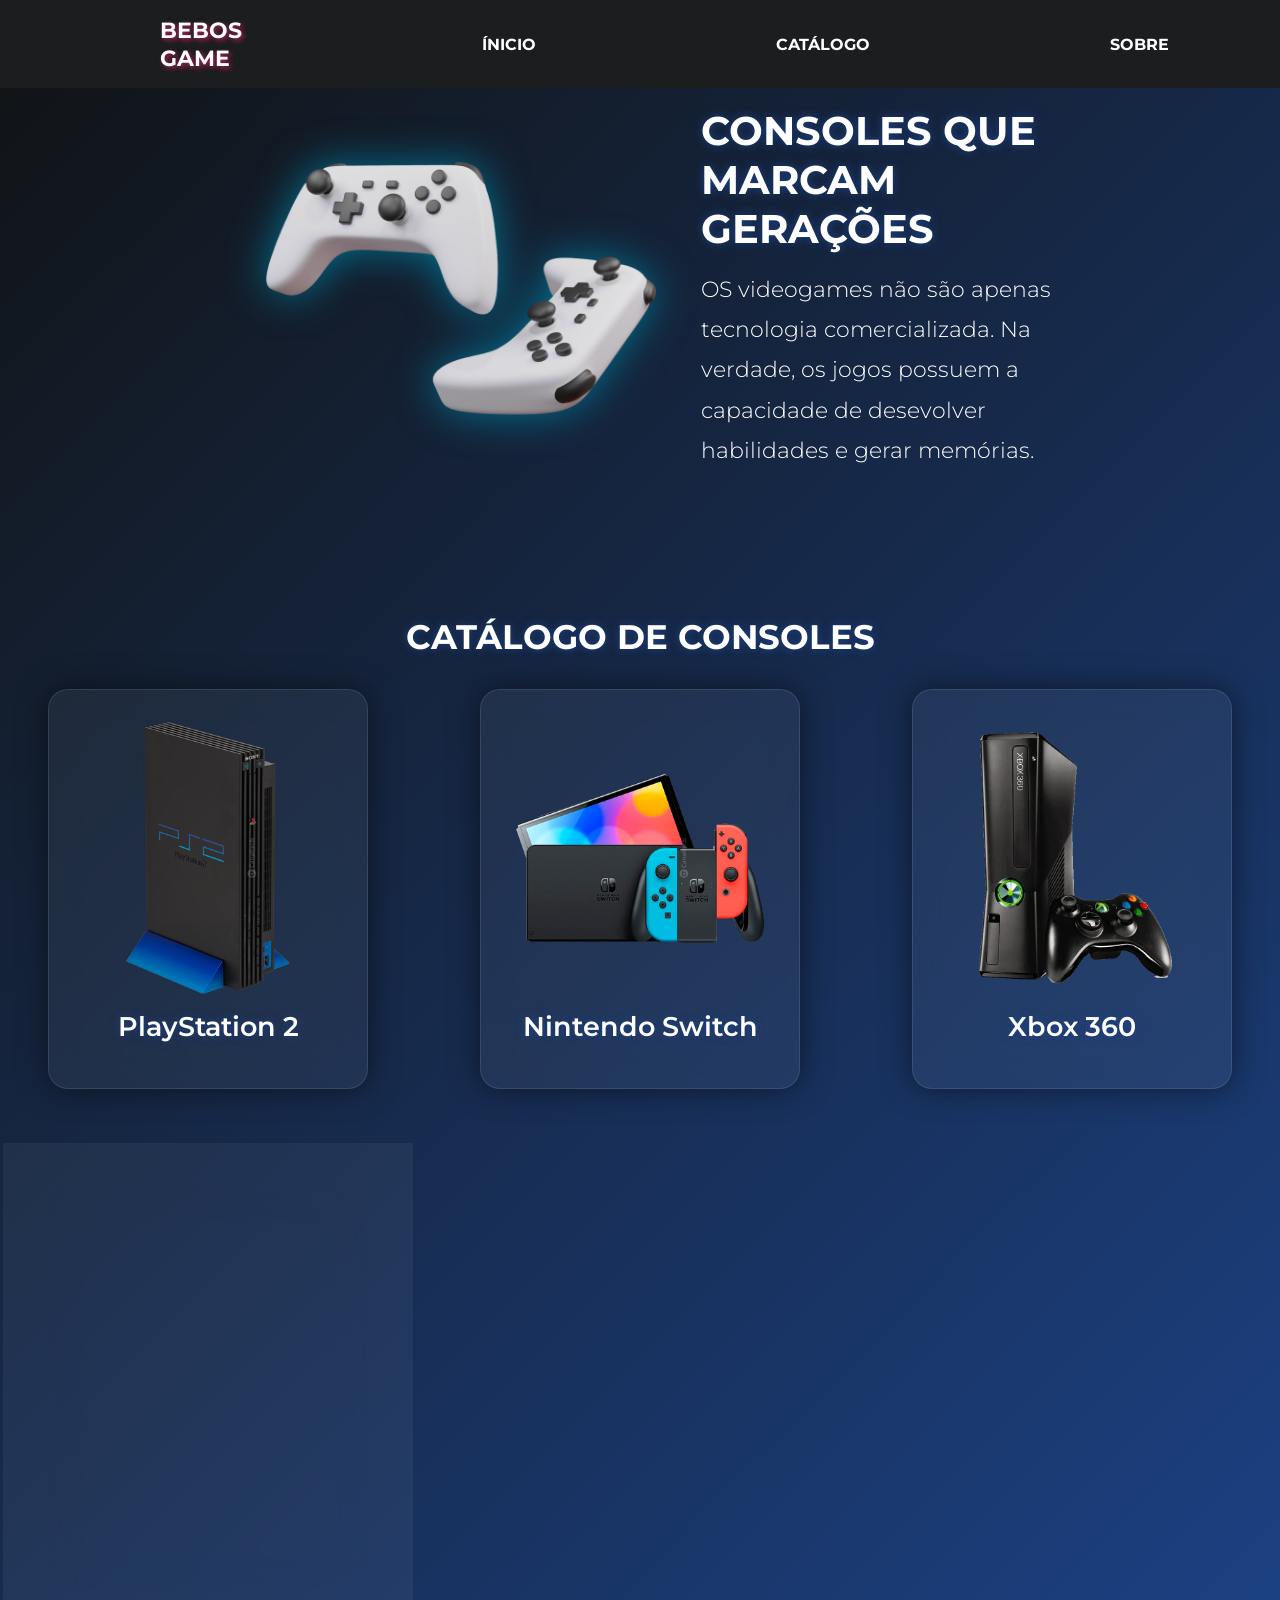
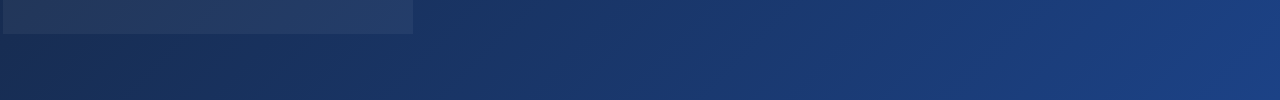
==== index.html @ 1e46d3df "sétimo commit" ====
<!DOCTYPE html>
<html lang="pt-br">
<head>
    <meta charset="UTF-8">
    <meta name="viewport" content="width=device-width, initial-scale=1.0">
    <title>Métodos na prática</title>
    <link rel="shortcut icon" href="assets/images/BebosGame.png" type="image/x-icon">
    <link rel="stylesheet" href="css/index.css">
</head>
<body>
    <!-- vai ser só as cores que vamos usar. 1- #b71f57 2-#007190 3-#1c4286 4-#111314  -->
    <header>
    <nav class="barra">
        <span>bebos game</span>
        <nav class="menu">
            <a href="#">ínicio</a>
            <a href="#">Catálogo</a>
            <a href="#">Sobre</a>
        </nav>
        <div class="dot"></div>
        <a  class="login" href="html/login.html">Login</a>
    </nav> 
    </header>

    <main class="banner">
        <img src="assets/images/gamepad-controlador-de-jogo-icone-isolado-3d-render-ilustracao.png" alt="Controle de videogame">
        <div class="banner-text">
            <h1>Consoles que marcam gerações</h1>
            <p>OS videogames não são apenas tecnologia comercializada. Na verdade, os jogos possuem a capacidade de desevolver habilidades e gerar memórias.</p>
        </div>
    </main>

    <h2 class="consoles">Catálogo de Consoles</h2>
    <section>
        <div class="card">
            <div class="card-game">
                <img src="assets/images/i413576.png" alt="">
                <h2>PlayStation 2</h2>
                <!-- <p>Lançado pela Sony em 2000, é o console de videogame mais vendido da história, com mais de 160 milhões de unidades. Destacou-se pela retrocompatibilidade com o PS1, leitor de DVD integrado e uma vasta biblioteca de jogos, além do seu processador Emotion Engine de 128 bits.</p> -->
            </div>
        </div>

        <div class="card">
            <div class="card-game">
                <img src="assets/images/set-of-console-game-device-handheld-portable-free-png.png"  width="700rem" height="auto" alt="">
                <h2>Nintendo Switch</h2>
                <!-- <p>É um console híbrido versátil lançado em 2017, funcionando como dispositivo portátil, na TV via dock ou em modo de mesa com controles Joy-Con destacáveis. Disponível nas versões Padrão (V2), OLED (tela superior de 7") e Lite (portátil dedicado), destaca-se por exclusivos como Mario, Zelda e Pokémon. Possui memória expansível e bateria com duração de 4 a 9 horas. </p> -->
            </div>
        </div>

        <div class="card">
            <div class="card-game">
                <img src="assets/images/xbox_360_4gb_seminovo_1259_1_d6bae2d4ea0fcfa7bb3ee1b2bad1224d.png" alt="">
                <h2>Xbox 360</h2>
                <!-- <p>O Xbox 360, lançado pela Microsoft em 2005 como parte da 7ª geração, é um console de jogos icônico com CPU PowerPC de 3 núcleos a 3.2 GHz, 512MB de RAM e GPU ATI Xenos. Disponível nos modelos Fat, Slim e Super Slim, oferece HDs de 4GB a 500GB, suporte a DVD, Xbox Live e integração com o Kinect.</p> -->
            </div>
        </div>

        <div class="card">
            <div class="card-game">
                <img src="assets/images/n64-console-set-c637a4a088cbb9b91517099951608306-1024-1024.png" alt="">
                <h2>Nintendo 64</h2>
                <!-- <p>O Nintendo 64, lançado em 1996, foi um console de 64 bits revolucionário, sendo pioneiro nos gráficos 3D, no uso do controle com joystick analógico e na funcionalidade de vibração. Utilizando cartuchos, destacou-se por jogos icônicos como Super Mario 64.</p> -->
            </div>
        </div>
    </section>

    <footer>        
    </footer> 

    <script src="js/index.js"></script>
</body>

</html>
---- css/index.css ----
@import url('https://fonts.googleapis.com/css2?family=Montserrat:ital,wght@0,100..900;1,100..900&display=swap');

*{
    margin: 0;
    padding: 0;
    -webkit-box-sizing: border-box;
    box-sizing: border-box;
}

html{
    font-family:  "Montserrat", sans-serif;
    font-weight: 300;
    color: white;
    background: linear-gradient(135deg, #111314, #1c4286);
}

a{
    text-decoration: none;
    color: white;
}

span{
    text-transform: uppercase;
    font-size: 1.4rem;
    font-weight: 700;
    margin-right: 15rem;
    text-shadow: 2px 2px 5px #b71f57
}

span:hover{
    text-shadow: 3px 3px 5px #007190 ;
    transition: 0.3s;
    cursor: pointer;
}

.barra{
    max-width: max-content;
    margin: auto;
    padding: 1rem 10rem;
    align-items: center;
    display: flex;
    flex-direction: row;
    justify-content: space-between;
    background-color: #1b1d1f;
    text-transform: uppercase;
    position: fixed;
    z-index: 100;
}


.menu{
    display: flex;
    flex-direction: row;
    gap: 15rem;
    font-weight: 700;
}

.menu a:hover{
    color: #b71f57;
    text-shadow: 0 0 3px #b71f57;
    transition: 0.5s;
}

.login{
    margin-left: 14rem;
    width: auto;
    height: auto;
    padding: 1.1rem;
    background: linear-gradient(90deg, #b71f57, #b71f57);
    border-radius: 1rem;
    font-weight: 600;
}

.login:hover{
    transform: scale(1.05);
    box-shadow: 0 0 25px #007190;
}


.banner{
    display: flex;
    align-items: center;      
    justify-content: space-between; 
    padding: 3rem 13.8rem;      
}

.banner-text{
    max-width: 500px;
}

.banner-text h1{
    font-size: 2.5rem;
    margin-bottom: 0.1rem;   
    text-transform: uppercase;
}

.banner-text p{
    margin-top: 1rem;
    font-size: 1.6rem;
    line-height: 2;
}

.banner-text{
    max-width: 500px;
}

.banner-text h1{
    font-size: 2.5rem;
    margin-bottom: 1rem;
    text-shadow: 0 0 10px #1c4286;
}


.banner-text p{
    font-size: 1.4rem;
    line-height: 1.8;
    color: #ffffff;
}

.banner img{
    width: 30rem;
    filter: drop-shadow(0 0 20px #007190);
    transition: 0.5s;
}

.banner img:hover{
    transform: scale(1.05);
    filter: drop-shadow(0 0 30px #b71f57);
}

/* Card dos Jogos */

.consoles{
    text-transform: uppercase;
    display: flex;
    flex-direction: row;
    align-items: center;
    justify-content: center;
    margin-top: 2.5rem;
    font-size: 2.1rem;
    text-shadow: 0 0 8px #1c4286;
}

.consoles:hover{
    text-shadow: 0 2px 10px #b71f57 ;
}

section{
    display: flex;
    justify-content: space-between; 
    gap: 1.2rem;
    padding: 2rem 3rem;
    flex-wrap: wrap;
}
.card-game{
    display: flex;
    flex-direction: column;
    align-items: center;
    justify-content: center;
    text-align: center;
    gap: 1rem;
}
.card-game h2{
    font-weight: 600;
    font-size: 1.7rem;
    text-shadow: 0 0 8px #1c4286;
}

.card-game img{
    width: 17rem;
    height: auto;
}

.card{
    min-height: 25rem;
    width: 20rem;
    padding: 2rem;
    border-radius: 20px;
    background: rgba(255, 255, 255, 0.05);
    backdrop-filter: blur(15px);
    -webkit-backdrop-filter: blur(15px);
    border: 1px solid rgba(255, 255, 255, 0.1);
    box-shadow: 0 0 30px rgba(0, 0, 0, 0.5);
    color: white;
    transition: 0.4s ease;
    margin-bottom: 5rem;
}

.card:hover{
    border: 1px solid #b71f57;
    box-shadow:0 0 20px #b71f57,0 0 40px rgba(183, 31, 87, 0.5);
    transform: translateY(-10px);
}
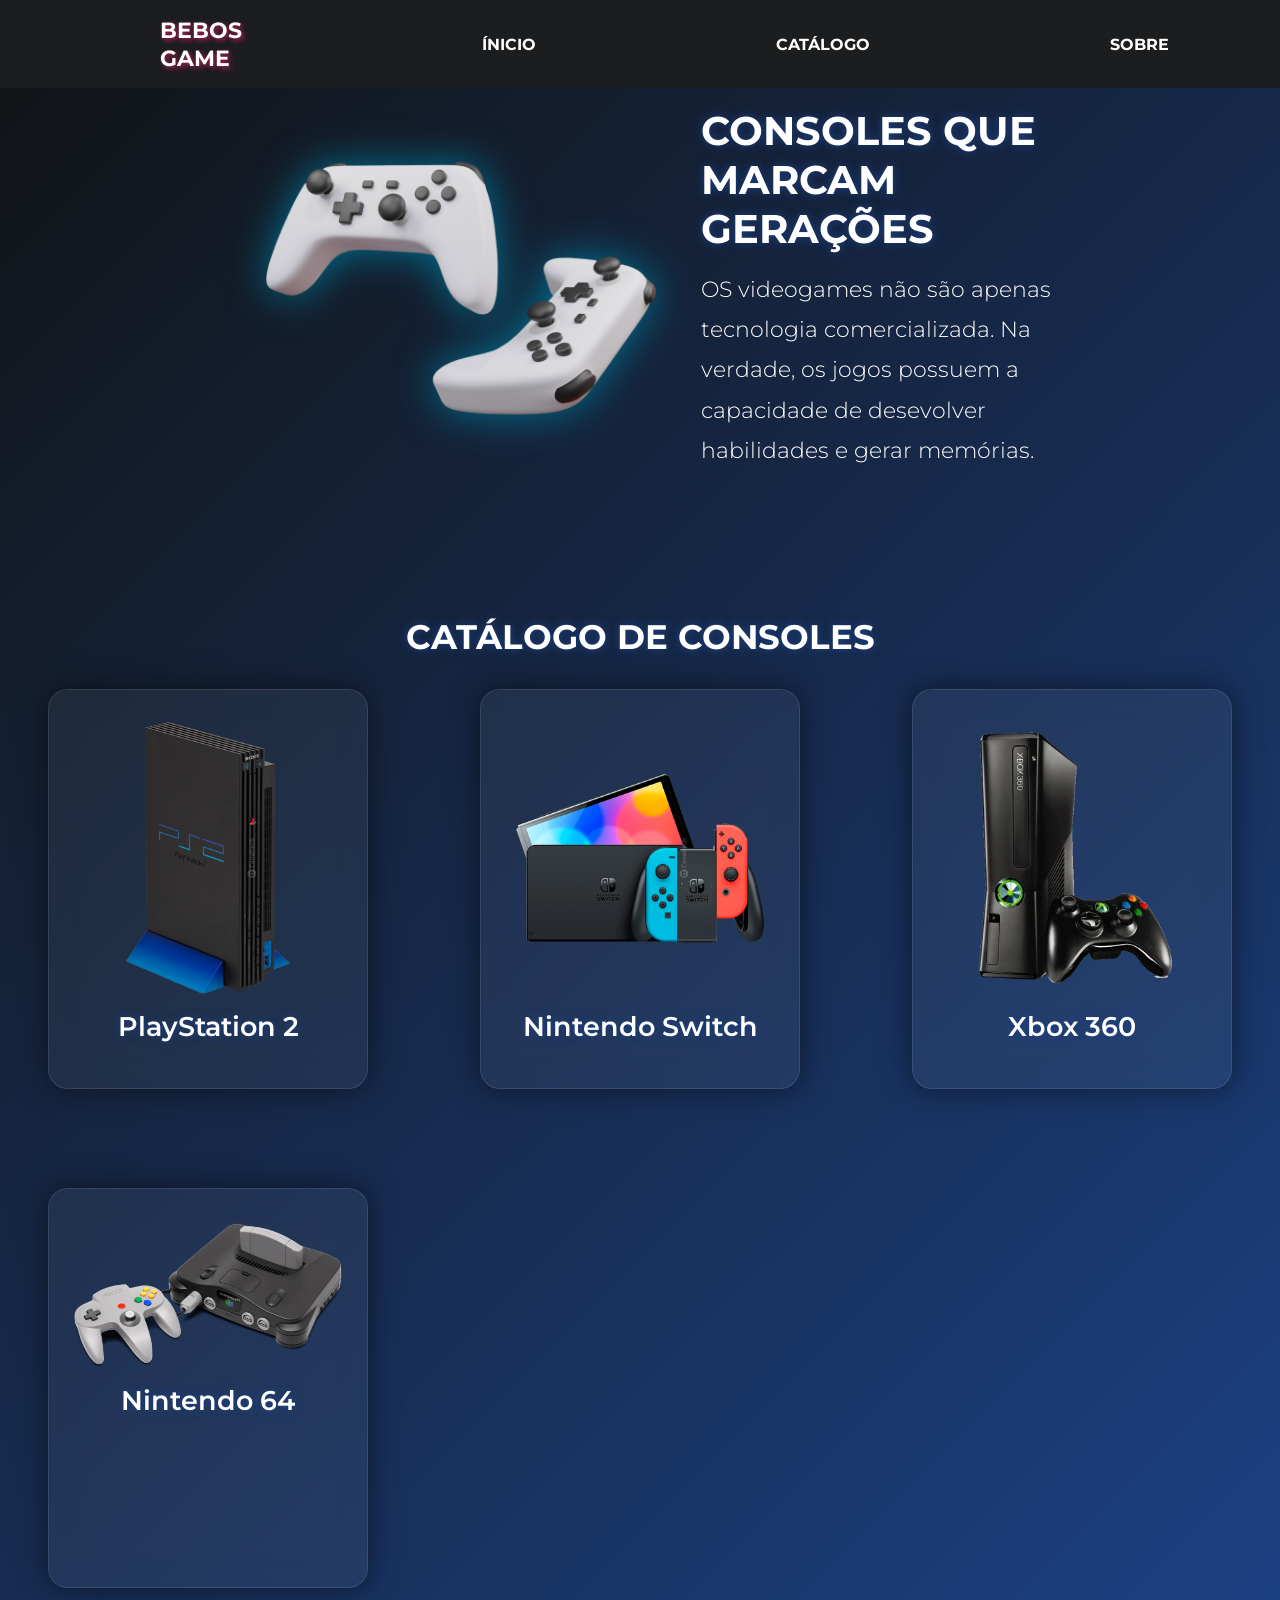
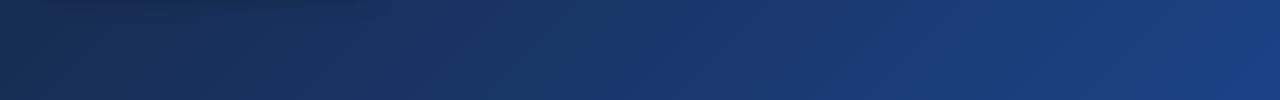
==== commit cf814ba0: "login design" ====
--- a/index.html
+++ b/index.html
@@ -29,7 +29,8 @@
             <p>OS videogames não são apenas tecnologia comercializada. Na verdade, os jogos possuem a capacidade de desevolver habilidades e gerar memórias.</p>
         </div>
     </main>
-
+    
+    <!-- Card games -->
     <h2 class="consoles">Catálogo de Consoles</h2>
     <section>
         <div class="card">
--- a/css/index.css
+++ b/css/index.css
@@ -76,7 +76,7 @@
     box-shadow: 0 0 25px #007190;
 }
 
-
+/* Banner principal */
 .banner{
     display: flex;
     align-items: center;      
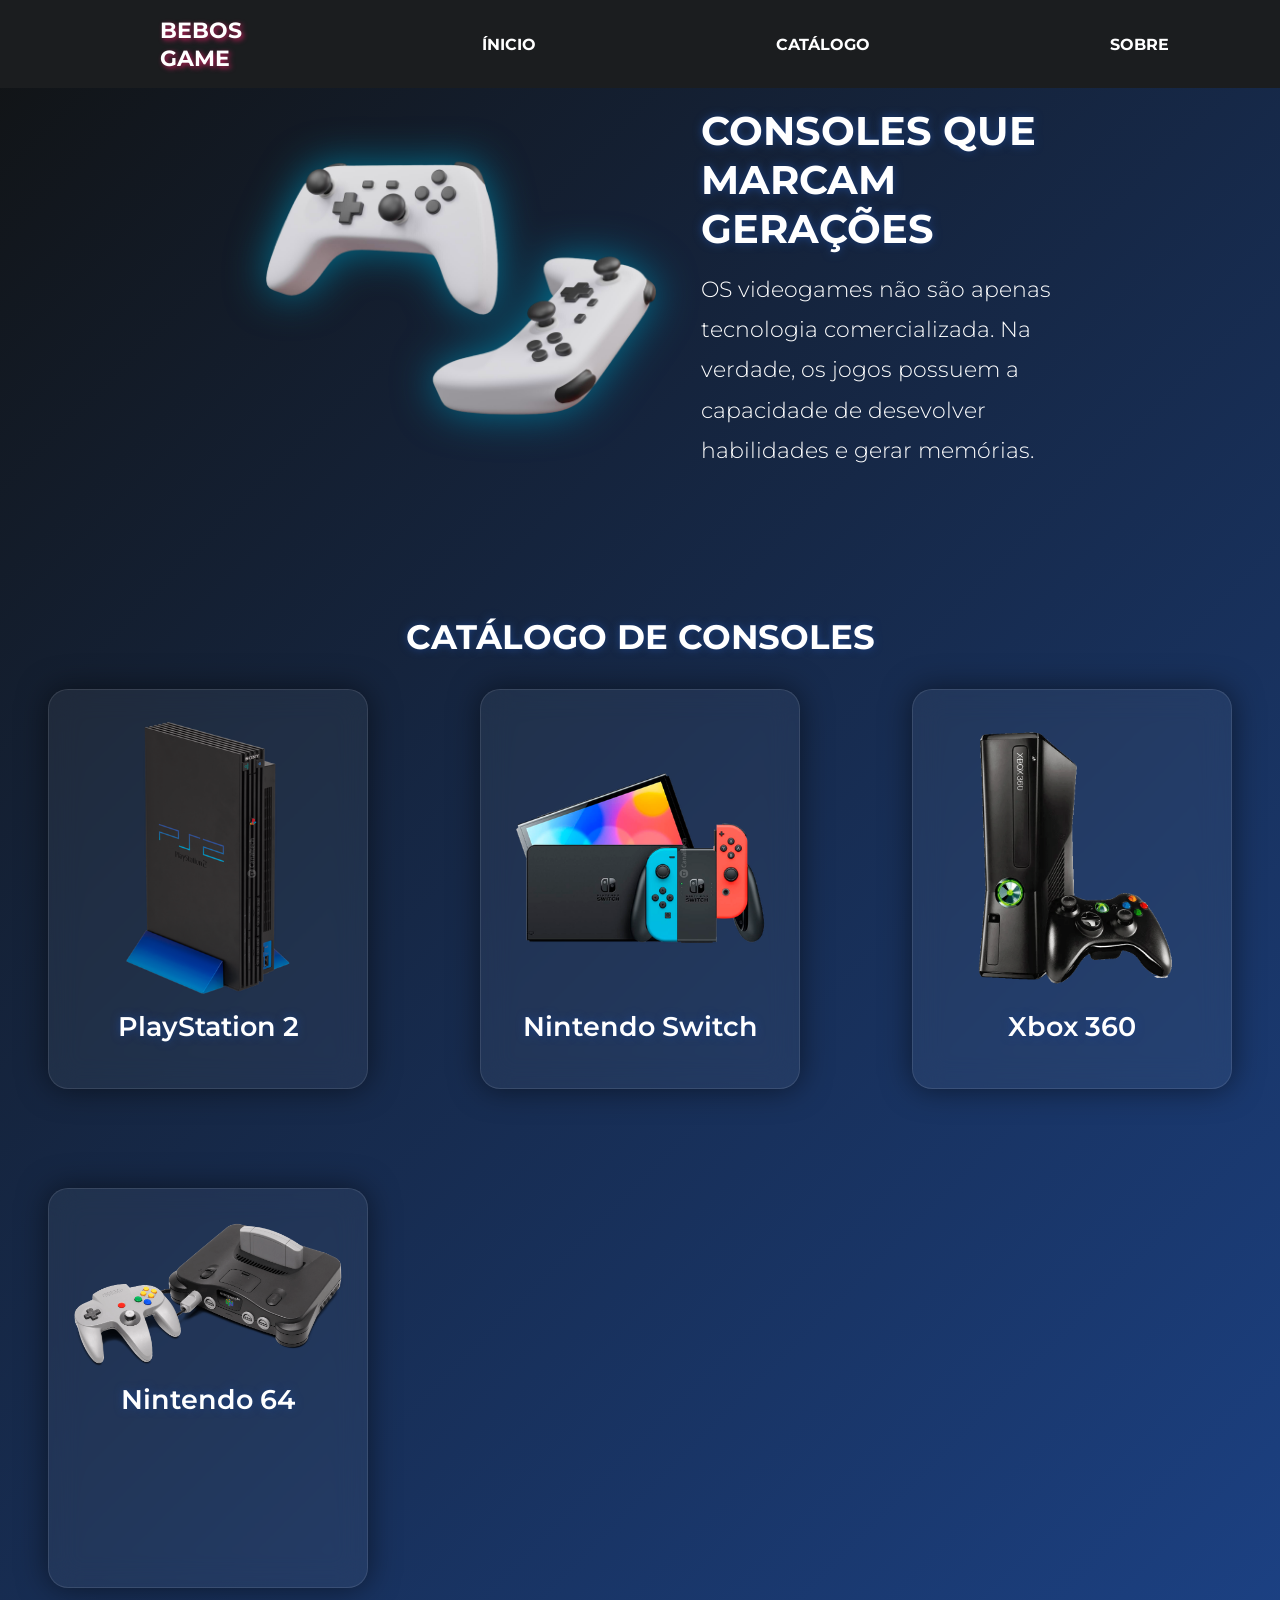
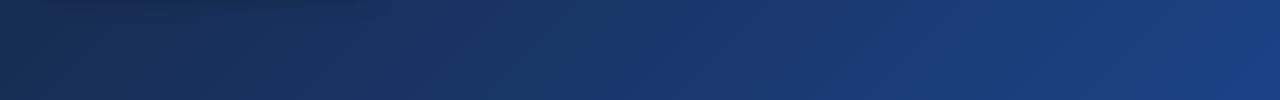
==== commit 7d536618: "02/03 1.0" ====
--- a/index.html
+++ b/index.html
@@ -33,7 +33,7 @@
     <!-- Card games -->
     <h2 class="consoles">Catálogo de Consoles</h2>
     <section>
-        <div class="card">
+        <div class="card" onclick="openModal1()">
             <div class="card-game">
                 <img src="assets/images/i413576.png" alt="">
                 <h2>PlayStation 2</h2>
@@ -41,7 +41,7 @@
             </div>
         </div>
 
-        <div class="card">
+        <div class="card" onclick="openModal2()">
             <div class="card-game">
                 <img src="assets/images/set-of-console-game-device-handheld-portable-free-png.png"  width="700rem" height="auto" alt="">
                 <h2>Nintendo Switch</h2>
@@ -49,7 +49,7 @@
             </div>
         </div>
 
-        <div class="card">
+        <div class="card" onclick="openModal3()">
             <div class="card-game">
                 <img src="assets/images/xbox_360_4gb_seminovo_1259_1_d6bae2d4ea0fcfa7bb3ee1b2bad1224d.png" alt="">
                 <h2>Xbox 360</h2>
@@ -57,7 +57,7 @@
             </div>
         </div>
 
-        <div class="card">
+        <div class="card" onclick="openModal4()">
             <div class="card-game">
                 <img src="assets/images/n64-console-set-c637a4a088cbb9b91517099951608306-1024-1024.png" alt="">
                 <h2>Nintendo 64</h2>
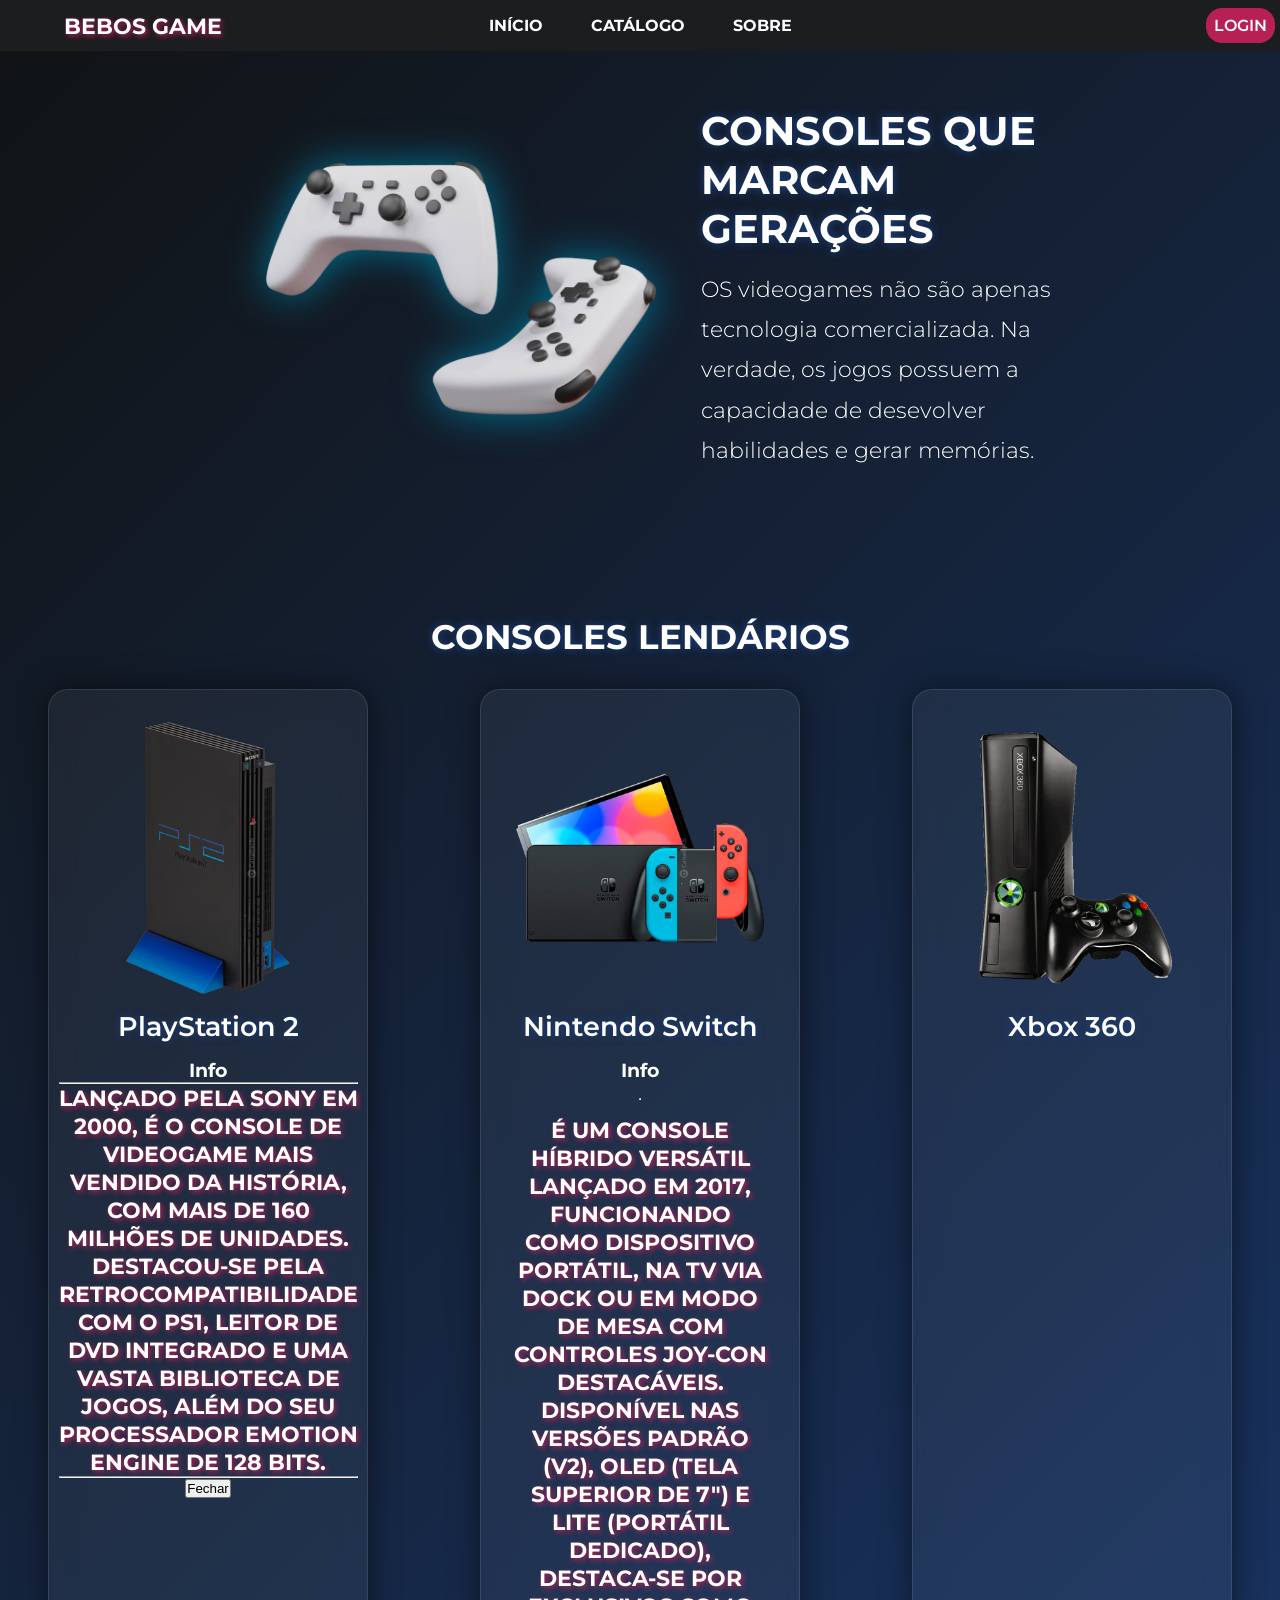
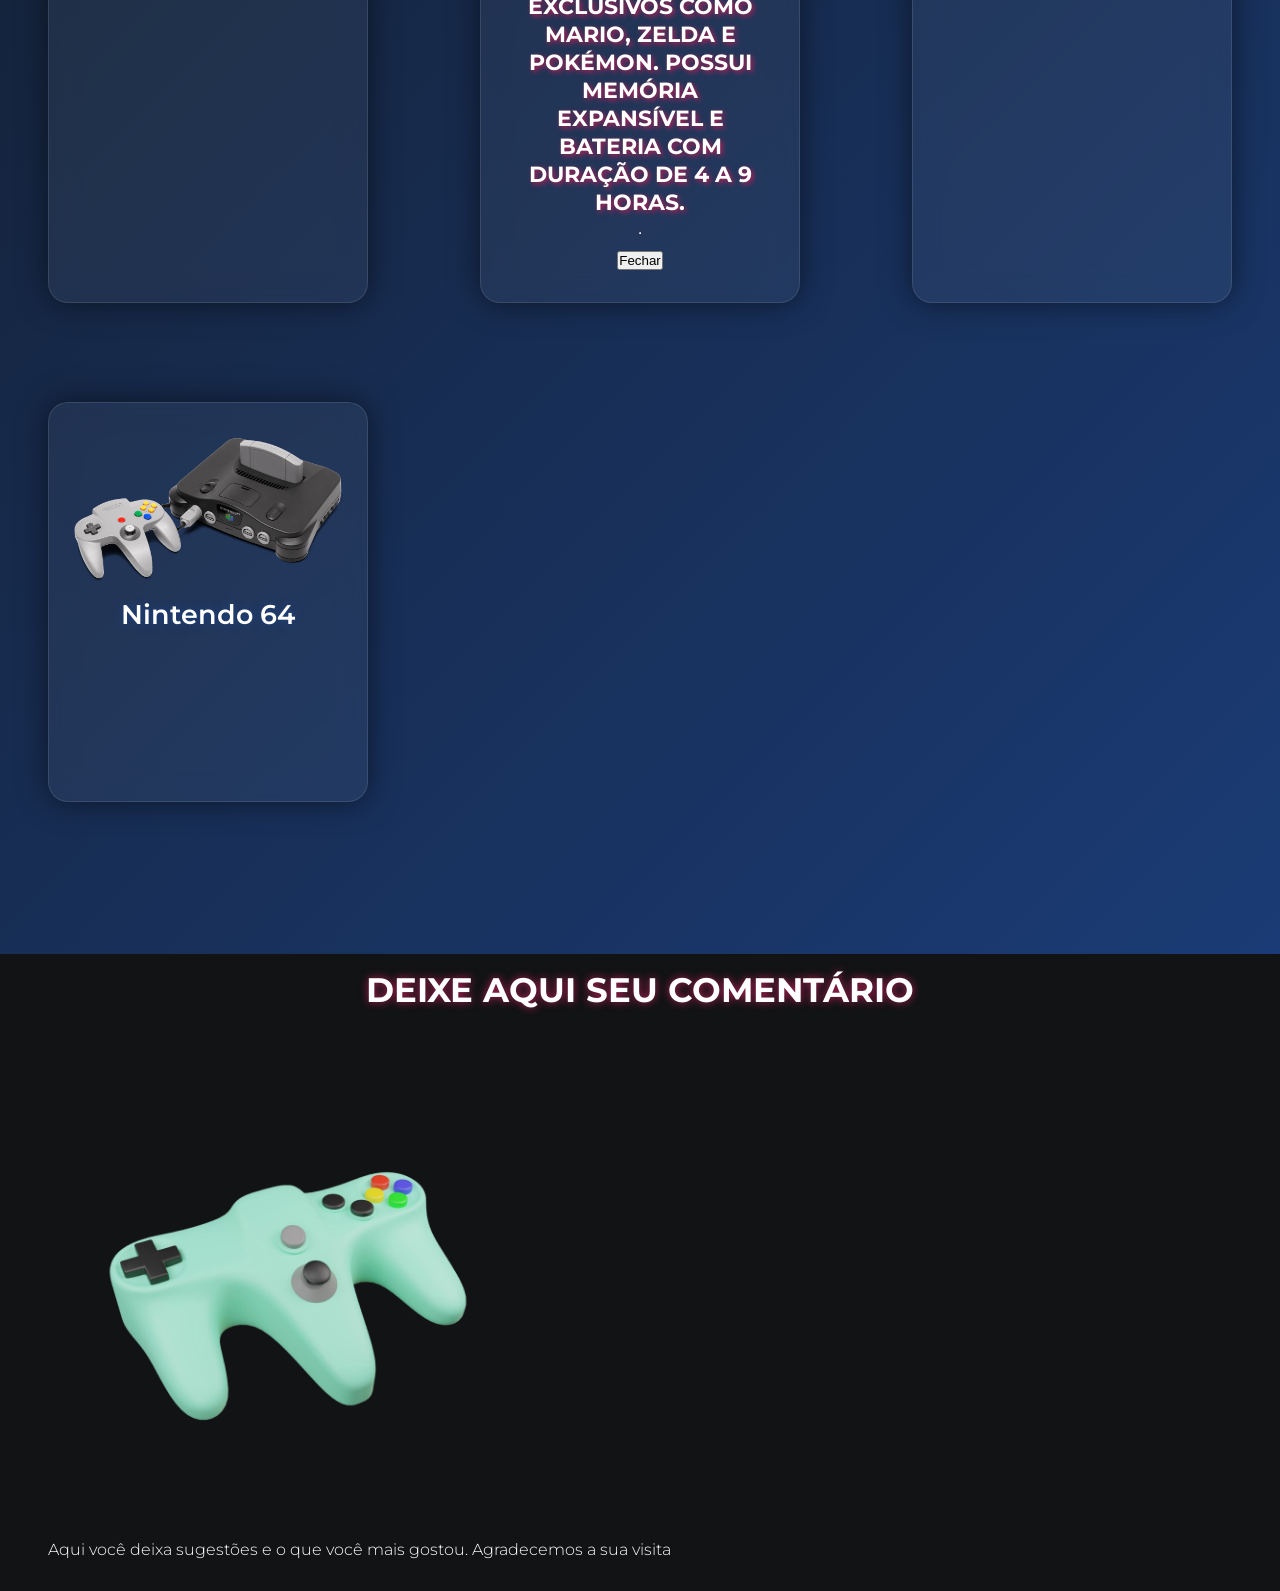
==== commit a322c854: "versão pré pronta" ====
--- a/index.html
+++ b/index.html
@@ -10,18 +10,18 @@
 <body>
     <!-- vai ser só as cores que vamos usar. 1- #b71f57 2-#007190 3-#1c4286 4-#111314  -->
     <header>
-    <nav class="barra">
-        <span>bebos game</span>
-        <nav class="menu">
-            <a href="#">ínicio</a>
-            <a href="#">Catálogo</a>
-            <a href="#">Sobre</a>
-        </nav>
-        <div class="dot"></div>
-        <a  class="login" href="html/login.html">Login</a>
-    </nav> 
+<nav class="barra">
+    <span class="logo">BEBOS GAME</span>
+
+    <div class="menu">
+        <a href="#">Início</a>
+        <a href="#">Catálogo</a>
+        <a href="#">Sobre</a>
+    </div>
+
+    <a class="login" href="html/login.html">Login</a>
+</nav> 
     </header>
-
     <main class="banner">
         <img src="assets/images/gamepad-controlador-de-jogo-icone-isolado-3d-render-ilustracao.png" alt="Controle de videogame">
         <div class="banner-text">
@@ -31,13 +31,25 @@
     </main>
     
     <!-- Card games -->
-    <h2 class="consoles">Catálogo de Consoles</h2>
+    <h2 class="consoles">Consoles Lendários</h2>
     <section>
         <div class="card" onclick="openModal1()">
             <div class="card-game">
                 <img src="assets/images/i413576.png" alt="">
                 <h2>PlayStation 2</h2>
-                <!-- <p>Lançado pela Sony em 2000, é o console de videogame mais vendido da história, com mais de 160 milhões de unidades. Destacou-se pela retrocompatibilidade com o PS1, leitor de DVD integrado e uma vasta biblioteca de jogos, além do seu processador Emotion Engine de 128 bits.</p> -->
+                <div class="modal-container1">
+                    <div class="modal1">
+                        <h3>Info</h3>
+                        <hr />
+                        <span>
+                            Lançado pela Sony em 2000, é o console de videogame mais vendido da história, com mais de 160 milhões de unidades. Destacou-se pela retrocompatibilidade com o PS1, leitor de DVD integrado e uma vasta biblioteca de jogos, além do seu processador Emotion Engine de 128 bits.
+                        </span>
+                        <hr />
+                        <div class="btns">
+                            <button class="btnClose" onclick="closeModal1()">Fechar</button>
+                        </div>
+                    </div>
+                </div>
             </div>
         </div>
 
@@ -45,7 +57,15 @@
             <div class="card-game">
                 <img src="assets/images/set-of-console-game-device-handheld-portable-free-png.png"  width="700rem" height="auto" alt="">
                 <h2>Nintendo Switch</h2>
-                <!-- <p>É um console híbrido versátil lançado em 2017, funcionando como dispositivo portátil, na TV via dock ou em modo de mesa com controles Joy-Con destacáveis. Disponível nas versões Padrão (V2), OLED (tela superior de 7") e Lite (portátil dedicado), destaca-se por exclusivos como Mario, Zelda e Pokémon. Possui memória expansível e bateria com duração de 4 a 9 horas. </p> -->
+                    <h3>Info</h3>
+                    <hr />
+                    <span>
+                        É um console híbrido versátil lançado em 2017, funcionando como dispositivo portátil, na TV via dock ou em modo de mesa com controles Joy-Con destacáveis. Disponível nas versões Padrão (V2), OLED (tela superior de 7") e Lite (portátil dedicado), destaca-se por exclusivos como Mario, Zelda e Pokémon. Possui memória expansível e bateria com duração de 4 a 9 horas. 
+                    </span>
+                    <hr />
+                    <div class="btns">
+                        <button class="btnClose" onclick="closeModal()">Fechar</button>
+                    </div>
             </div>
         </div>
 
@@ -66,10 +86,21 @@
         </div>
     </section>
 
+    <!-- Sobre -->
+     <h2 class="comentarios">Deixe aqui seu comentário</h2>
+    <section class="sobre">
+        <div class="banner-comentario">
+            <img src="/assets/images/joystick-de-controlador-de-jogo-gamepad-icone-isolado-3d-render-ilustracao.png" alt="">
+            <p>Aqui você deixa sugestões e o que você mais gostou. Agradecemos a sua visita</p>
+        </div>
+    </section>
+
     <footer>        
     </footer> 
 
-    <script src="js/index.js"></script>
+    <script src="js.put.js"></script>
+    <script src="js.delete.js"></script>
+    <script src="../js/index.js"></script>
 </body>
 
-</html>+</html> 
--- a/css/index.css
+++ b/css/index.css
@@ -19,11 +19,16 @@
     color: white;
 }
 
+.nav-right{
+    display: flex;
+    align-items: center;
+    gap: 3rem;
+}
+
 span{
     text-transform: uppercase;
     font-size: 1.4rem;
     font-weight: 700;
-    margin-right: 15rem;
     text-shadow: 2px 2px 5px #b71f57
 }
 
@@ -34,24 +39,28 @@
 }
 
 .barra{
-    max-width: max-content;
-    margin: auto;
-    padding: 1rem 10rem;
-    align-items: center;
-    display: flex;
-    flex-direction: row;
-    justify-content: space-between;
-    background-color: #1b1d1f;
-    text-transform: uppercase;
+    width: 100%;
+    padding: 1rem 0;
+    display: flex;
+    align-items: center;
+    justify-content: center; /* centraliza tudo */
     position: fixed;
+    top: 0;
+    background: #1b1d1f;
+    text-transform: uppercase;
     z-index: 100;
+    
+}  
+
+.logo{
+    position: absolute;
+    left: 4rem;
 }
 
 
 .menu{
     display: flex;
-    flex-direction: row;
-    gap: 15rem;
+    gap: 3rem;
     font-weight: 700;
 }
 
@@ -62,13 +71,15 @@
 }
 
 .login{
-    margin-left: 14rem;
     width: auto;
     height: auto;
-    padding: 1.1rem;
-    background: linear-gradient(90deg, #b71f57, #b71f57);
+    padding: 0.5rem;
+    background-color: #b71f57;
     border-radius: 1rem;
     font-weight: 600;
+    position: absolute;
+    right: 0.3rem;
+    
 }
 
 .login:hover{
@@ -192,3 +203,29 @@
     transform: translateY(-10px);
 }
 
+/* Sobre e/ou comentários */
+.comentarios{
+    background-color: #111314;
+    padding: .9rem;
+    text-transform: uppercase;
+    display: flex;
+    flex-direction: row;
+    align-items: center;
+    justify-content: center;
+    margin-top: 2.5rem;
+    font-size: 2.1rem;
+    text-shadow: 0 0 8px #b71f57;
+}
+
+.comentarios:hover{
+    text-shadow: 0 2px 10px #1c4286 ;
+}
+
+.sobre{
+    background-color: #111314;
+}
+
+.sobre img{
+    width: 30rem;
+    height: auto;
+}
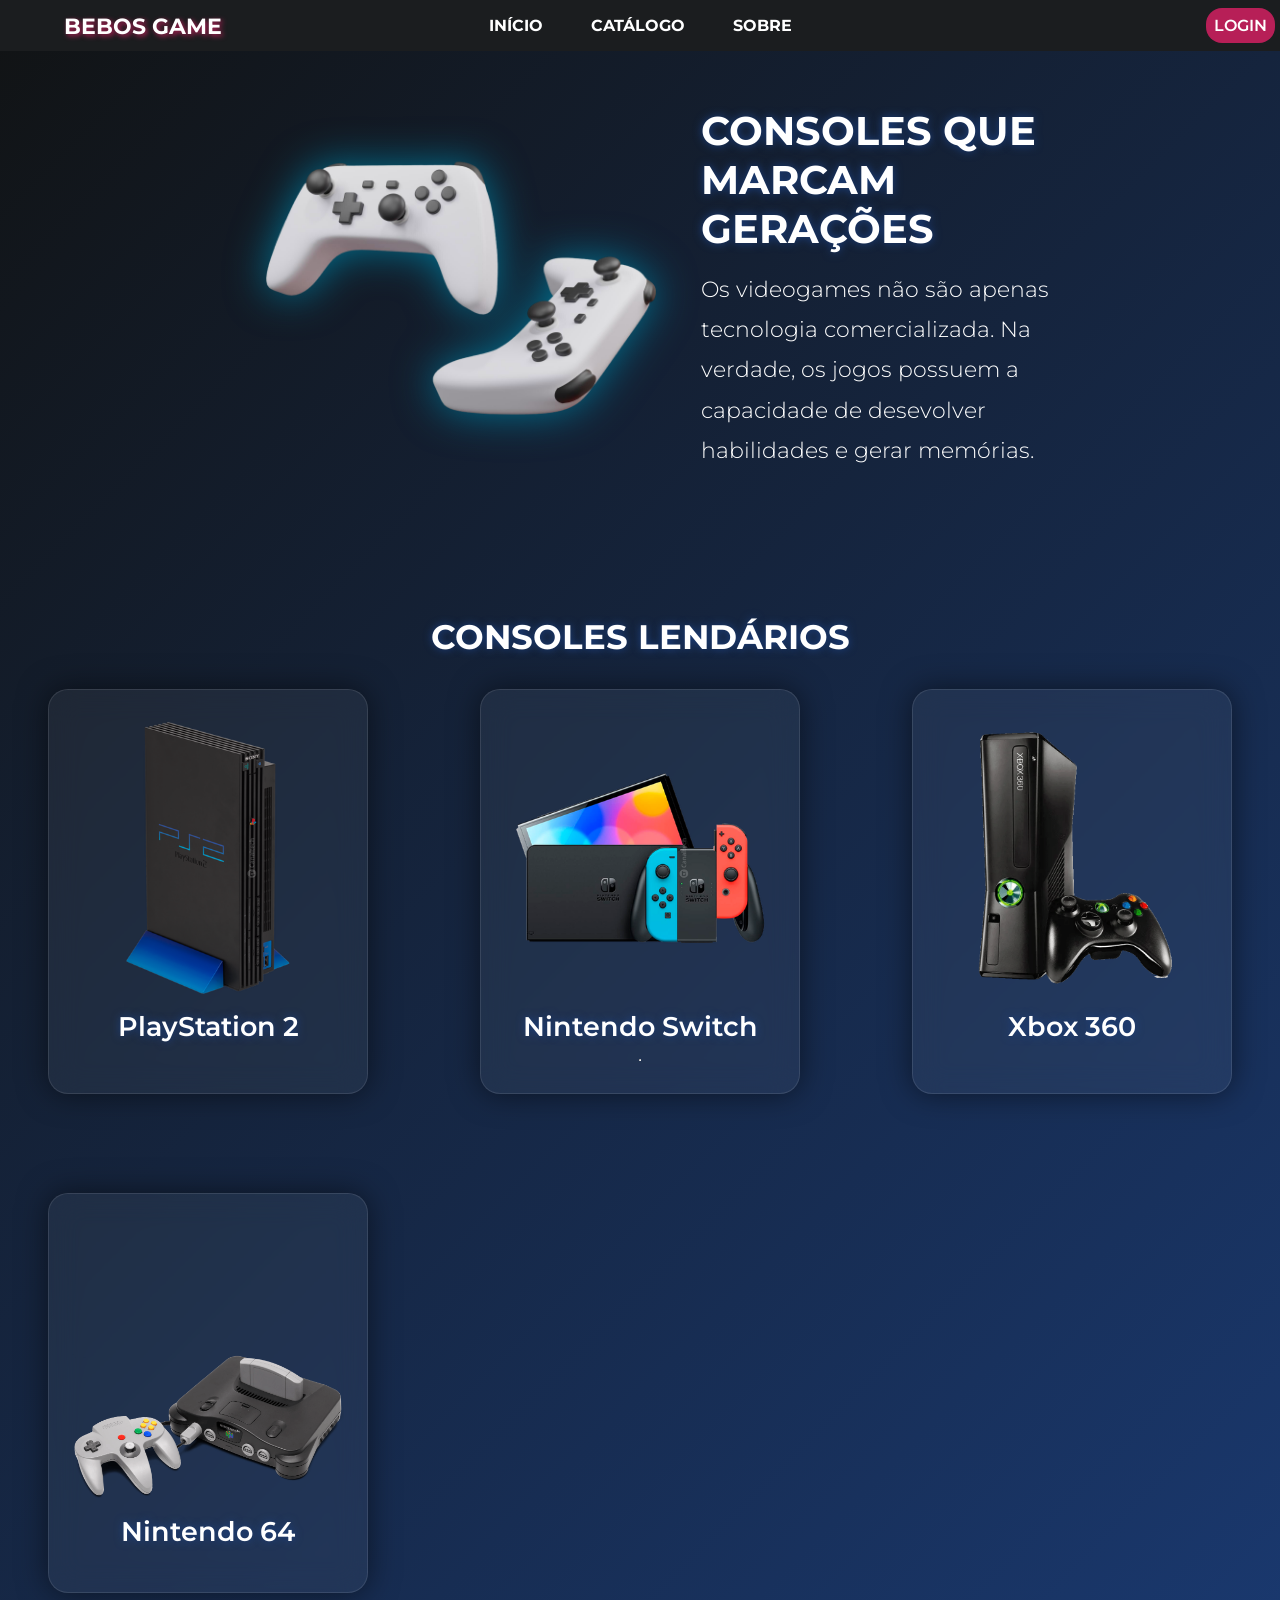
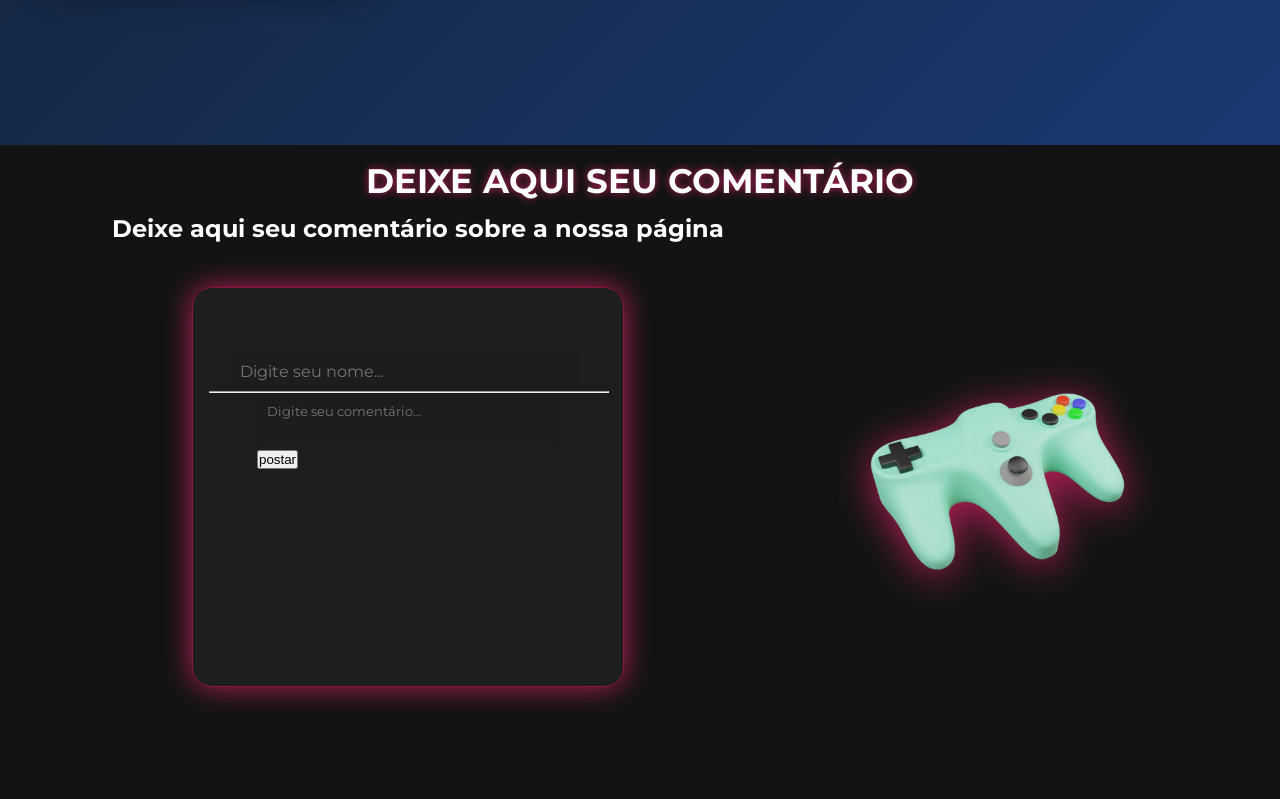
==== commit 7b71a17e: "pré site" ====
--- a/index.html
+++ b/index.html
@@ -6,6 +6,7 @@
     <title>Métodos na prática</title>
     <link rel="shortcut icon" href="assets/images/BebosGame.png" type="image/x-icon">
     <link rel="stylesheet" href="css/index.css">
+    <!-- Ágatha, Kalel, Kauan e Nathan -->
 </head>
 <body>
     <!-- vai ser só as cores que vamos usar. 1- #b71f57 2-#007190 3-#1c4286 4-#111314  -->
@@ -14,62 +15,45 @@
     <span class="logo">BEBOS GAME</span>
 
     <div class="menu">
-        <a href="#">Início</a>
-        <a href="#">Catálogo</a>
-        <a href="#">Sobre</a>
+        <a href="#banner">Início</a>
+        <a href="#consoles">Catálogo</a>
+        <a href="#sobre-coment">Sobre</a>
     </div>
 
     <a class="login" href="html/login.html">Login</a>
 </nav> 
     </header>
-    <main class="banner">
+    <main class="banner" id="banner">
         <img src="assets/images/gamepad-controlador-de-jogo-icone-isolado-3d-render-ilustracao.png" alt="Controle de videogame">
         <div class="banner-text">
             <h1>Consoles que marcam gerações</h1>
-            <p>OS videogames não são apenas tecnologia comercializada. Na verdade, os jogos possuem a capacidade de desevolver habilidades e gerar memórias.</p>
+            <p>Os videogames não são apenas tecnologia comercializada. Na verdade, os jogos possuem a capacidade de desevolver habilidades e gerar memórias.</p>
         </div>
     </main>
     
     <!-- Card games -->
-    <h2 class="consoles">Consoles Lendários</h2>
+    <h2 class="consoles" id="consoles">Consoles Lendários</h2>
     <section>
-        <div class="card" onclick="openModal1()">
+        <div class="card">
             <div class="card-game">
                 <img src="assets/images/i413576.png" alt="">
                 <h2>PlayStation 2</h2>
                 <div class="modal-container1">
                     <div class="modal1">
-                        <h3>Info</h3>
-                        <hr />
-                        <span>
-                            Lançado pela Sony em 2000, é o console de videogame mais vendido da história, com mais de 160 milhões de unidades. Destacou-se pela retrocompatibilidade com o PS1, leitor de DVD integrado e uma vasta biblioteca de jogos, além do seu processador Emotion Engine de 128 bits.
-                        </span>
-                        <hr />
-                        <div class="btns">
-                            <button class="btnClose" onclick="closeModal1()">Fechar</button>
-                        </div>
                     </div>
                 </div>
             </div>
         </div>
 
-        <div class="card" onclick="openModal2()">
+        <div class="card">
             <div class="card-game">
                 <img src="assets/images/set-of-console-game-device-handheld-portable-free-png.png"  width="700rem" height="auto" alt="">
                 <h2>Nintendo Switch</h2>
-                    <h3>Info</h3>
-                    <hr />
-                    <span>
-                        É um console híbrido versátil lançado em 2017, funcionando como dispositivo portátil, na TV via dock ou em modo de mesa com controles Joy-Con destacáveis. Disponível nas versões Padrão (V2), OLED (tela superior de 7") e Lite (portátil dedicado), destaca-se por exclusivos como Mario, Zelda e Pokémon. Possui memória expansível e bateria com duração de 4 a 9 horas. 
-                    </span>
-                    <hr />
-                    <div class="btns">
-                        <button class="btnClose" onclick="closeModal()">Fechar</button>
-                    </div>
+                    <hr/>
             </div>
         </div>
 
-        <div class="card" onclick="openModal3()">
+        <div class="card">
             <div class="card-game">
                 <img src="assets/images/xbox_360_4gb_seminovo_1259_1_d6bae2d4ea0fcfa7bb3ee1b2bad1224d.png" alt="">
                 <h2>Xbox 360</h2>
@@ -77,8 +61,8 @@
             </div>
         </div>
 
-        <div class="card" onclick="openModal4()">
-            <div class="card-game">
+        <div class="card">
+            <div class="card-game" id="card4">
                 <img src="assets/images/n64-console-set-c637a4a088cbb9b91517099951608306-1024-1024.png" alt="">
                 <h2>Nintendo 64</h2>
                 <!-- <p>O Nintendo 64, lançado em 1996, foi um console de 64 bits revolucionário, sendo pioneiro nos gráficos 3D, no uso do controle com joystick analógico e na funcionalidade de vibração. Utilizando cartuchos, destacou-se por jogos icônicos como Super Mario 64.</p> -->
@@ -87,13 +71,25 @@
     </section>
 
     <!-- Sobre -->
-     <h2 class="comentarios">Deixe aqui seu comentário</h2>
-    <section class="sobre">
-        <div class="banner-comentario">
-            <img src="/assets/images/joystick-de-controlador-de-jogo-gamepad-icone-isolado-3d-render-ilustracao.png" alt="">
-            <p>Aqui você deixa sugestões e o que você mais gostou. Agradecemos a sua visita</p>
-        </div>
-    </section>
+     <h2 class="comentarios" id="sobre-coment">Deixe aqui seu comentário</h2>
+        <section class="sobre">
+            <div class="banner-comentario">
+                <div class="texto">
+                    <h2>
+                       Deixe aqui seu comentário sobre a nossa página
+                    </h2>
+                </div>
+                <div class="imagem">
+                    <img src="/assets/images/joystick-de-controlador-de-jogo-gamepad-icone-isolado-3d-render-ilustracao.png" alt="">
+                </div>
+            </div>
+            <div class="card-coment">
+                <input class="insert-name" type="text" placeholder="Digite seu nome...">
+                <hr>
+                <textarea placeholder="Digite seu comentário..."></textarea>
+                <button>postar</button>
+            </div>
+        </section>
 
     <footer>        
     </footer> 
--- a/css/index.css
+++ b/css/index.css
@@ -189,7 +189,7 @@
     border-radius: 20px;
     background: rgba(255, 255, 255, 0.05);
     backdrop-filter: blur(15px);
-    -webkit-backdrop-filter: blur(15px);
+    /* -webkit-backdrop-filter: blur(15px); Esse aqui foi um teste de seletor de atributo*/
     border: 1px solid rgba(255, 255, 255, 0.1);
     box-shadow: 0 0 30px rgba(0, 0, 0, 0.5);
     color: white;
@@ -203,6 +203,10 @@
     transform: translateY(-10px);
 }
 
+#card4{
+    margin-top: 7.9rem;
+}
+
 /* Sobre e/ou comentários */
 .comentarios{
     background-color: #111314;
@@ -225,7 +229,89 @@
     background-color: #111314;
 }
 
-.sobre img{
-    width: 30rem;
-    height: auto;
-}
+.banner-comentario{
+    display: flex;
+    align-items: center;
+    justify-content: space-between;
+    padding: 4rem;
+    gap: 2rem;
+}
+
+.texto{
+    flex: 2;
+    color: white;
+}
+
+.texto h2{
+    line-height: 1.6;
+    margin-top: -17rem;
+}
+
+.imagem{
+    flex: 1;
+    display: flex;
+    justify-content: flex-end;
+}
+
+.imagem img{
+    max-width: 43.75rem;
+    width: 100%;
+    filter: drop-shadow(0 5px 20px #b71f57);
+    transition: 0.5s;
+}
+
+.imagem img:hover{
+    transform: scale(1.05);
+    filter: drop-shadow(0 0 30px #007190);
+}
+
+.card-coment{
+    margin-left: 9rem;
+    margin-top: -28rem;
+    min-height: 25rem;
+    width: 27rem;
+    padding: 4rem;
+    border-radius: 20px;
+    background: rgba(255, 255, 255, 0.05);
+    backdrop-filter: blur(15px);
+    border: 1px solid #8d1641;
+    box-shadow: 0 0 30px #b71f57;
+    color: white;
+    transition: 0.4s ease;
+    margin-bottom: 5rem;
+}
+
+.card-coment:hover{
+    border: 1px solid #007190;
+    box-shadow: 0 0 20px #1c4286, 0 0 40px #007190;
+}
+
+.insert-name {
+    padding: 0.625rem;
+    border: none;
+    border-bottom: #ffffff;
+    background-color: #1b1d1f;
+    font-size: 16px;
+    font-family: "Montserrat", sans-serif ;
+    color: #cfcfcf;
+    width: 22rem;
+    margin-left: -1.7rem;
+}
+
+.insert-name:focus{
+    outline: none;
+}
+
+textarea {
+    width: 100%;
+    padding: 0.625rem;
+    border: none;
+    background-color: #1b1d1f;
+    resize: none;
+    font-family: "Montserrat", sans-serif ;
+}
+
+.card-coment hr{
+    width: 25rem;
+    margin-left: -3rem;   
+}
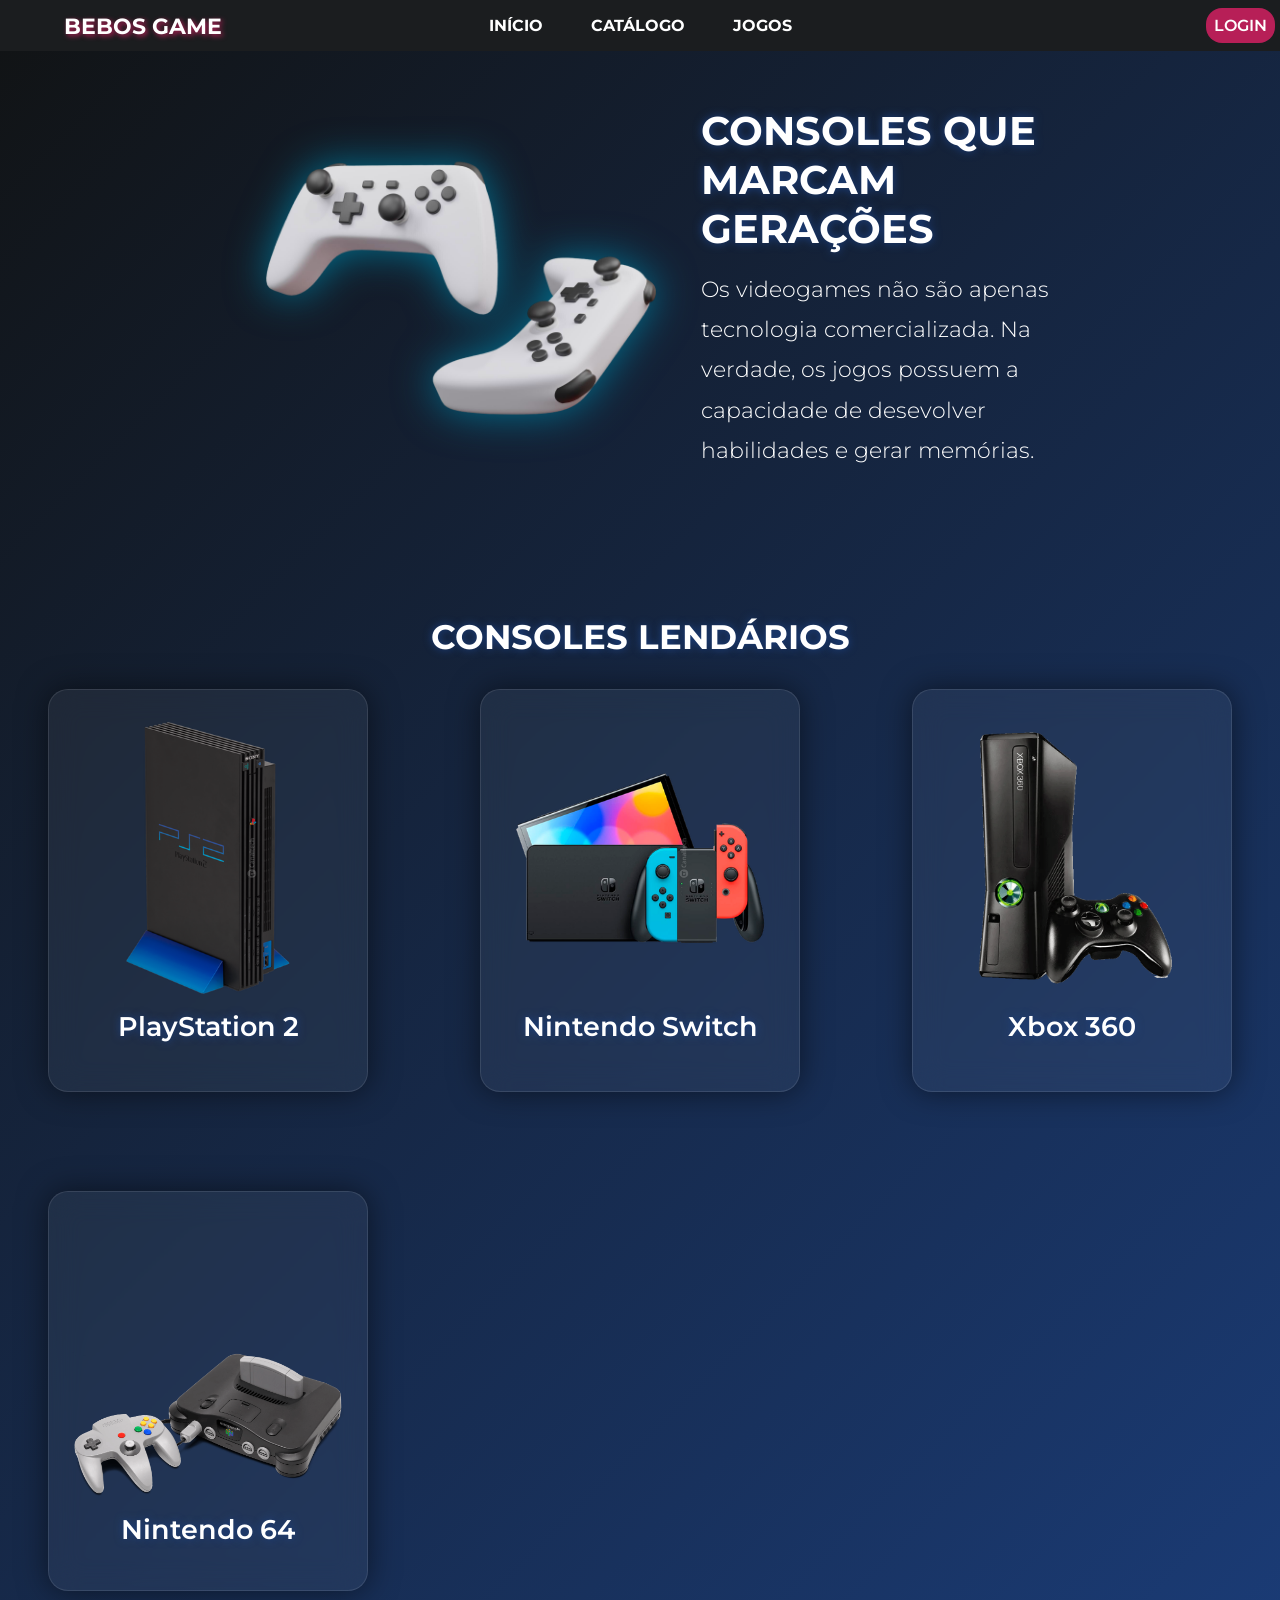
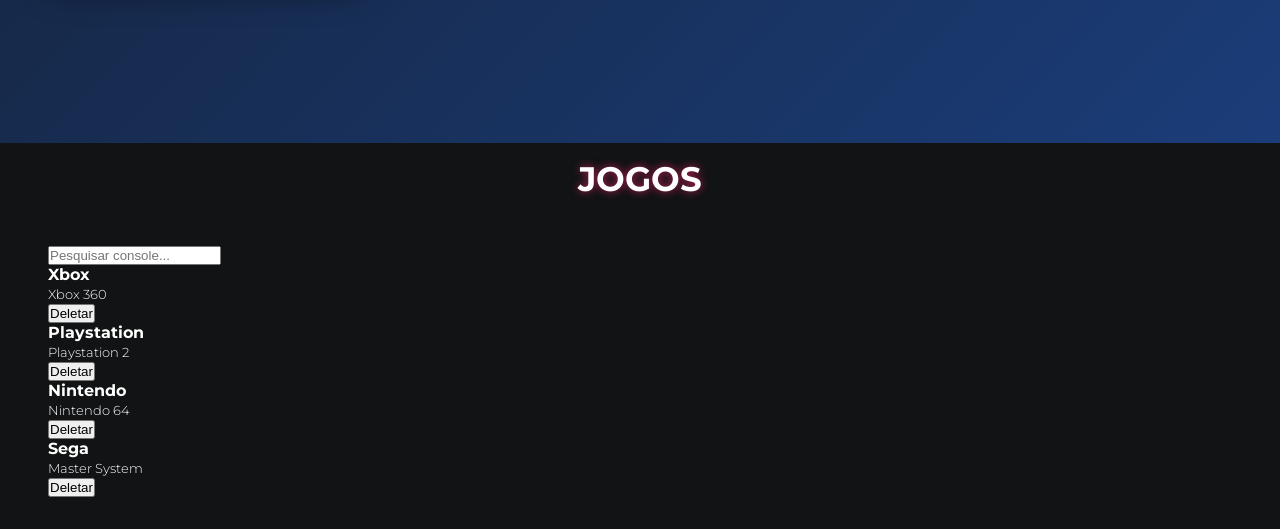
==== commit d4132240: "o pré do pré" ====
--- a/index.html
+++ b/index.html
@@ -17,7 +17,7 @@
     <div class="menu">
         <a href="#banner">Início</a>
         <a href="#consoles">Catálogo</a>
-        <a href="#sobre-coment">Sobre</a>
+        <a href="#forum-coment">Jogos</a>
     </div>
 
     <a class="login" href="html/login.html">Login</a>
@@ -49,7 +49,6 @@
             <div class="card-game">
                 <img src="assets/images/set-of-console-game-device-handheld-portable-free-png.png"  width="700rem" height="auto" alt="">
                 <h2>Nintendo Switch</h2>
-                    <hr/>
             </div>
         </div>
 
@@ -71,30 +70,27 @@
     </section>
 
     <!-- Sobre -->
-     <h2 class="comentarios" id="sobre-coment">Deixe aqui seu comentário</h2>
-        <section class="sobre">
-            <div class="banner-comentario">
-                <div class="texto">
-                    <h2>
-                       Deixe aqui seu comentário sobre a nossa página
-                    </h2>
+     <h2 class="joguinhos" id="forum-coment">jogos</h2>
+        <section class="forum">
+            <div class="banner-jogos">
+                <div class="container">    
+                    
+                    <div class="search-box">
+                        <input type="text" id="inputPesquisa" placeholder="Pesquisar console..." onkeyup="pesquisar()">
+                    </div>
+
+                    <div id="listaJogos">
+                    </div>
+                    <!-- <div class="imagem">
+                        <img src="/assets/images/joystick-de-controlador-de-jogo-gamepad-icone-isolado-3d-render-ilustracao.png" alt="">
+                    </div> -->
                 </div>
-                <div class="imagem">
-                    <img src="/assets/images/joystick-de-controlador-de-jogo-gamepad-icone-isolado-3d-render-ilustracao.png" alt="">
-                </div>
-            </div>
-            <div class="card-coment">
-                <input class="insert-name" type="text" placeholder="Digite seu nome...">
-                <hr>
-                <textarea placeholder="Digite seu comentário..."></textarea>
-                <button>postar</button>
             </div>
         </section>
 
     <footer>        
-    </footer> 
-
-    <script src="js.put.js"></script>
+    </footer>
+    
     <script src="js.delete.js"></script>
     <script src="../js/index.js"></script>
 </body>
--- a/css/index.css
+++ b/css/index.css
@@ -208,7 +208,7 @@
 }
 
 /* Sobre e/ou comentários */
-.comentarios{
+.joguinhos{
     background-color: #111314;
     padding: .9rem;
     text-transform: uppercase;
@@ -221,97 +221,16 @@
     text-shadow: 0 0 8px #b71f57;
 }
 
-.comentarios:hover{
+.joguinhos:hover{
     text-shadow: 0 2px 10px #1c4286 ;
 }
-
-.sobre{
+/* Esse forum é só pra colcoar o fundo dessa cor */
+.forum { 
     background-color: #111314;
 }
 
-.banner-comentario{
-    display: flex;
-    align-items: center;
-    justify-content: space-between;
-    padding: 4rem;
-    gap: 2rem;
-}
-
-.texto{
-    flex: 2;
-    color: white;
-}
-
-.texto h2{
-    line-height: 1.6;
-    margin-top: -17rem;
-}
-
-.imagem{
-    flex: 1;
-    display: flex;
-    justify-content: flex-end;
-}
-
-.imagem img{
-    max-width: 43.75rem;
-    width: 100%;
-    filter: drop-shadow(0 5px 20px #b71f57);
-    transition: 0.5s;
-}
-
-.imagem img:hover{
-    transform: scale(1.05);
-    filter: drop-shadow(0 0 30px #007190);
-}
-
-.card-coment{
-    margin-left: 9rem;
-    margin-top: -28rem;
-    min-height: 25rem;
-    width: 27rem;
-    padding: 4rem;
-    border-radius: 20px;
-    background: rgba(255, 255, 255, 0.05);
-    backdrop-filter: blur(15px);
-    border: 1px solid #8d1641;
-    box-shadow: 0 0 30px #b71f57;
-    color: white;
-    transition: 0.4s ease;
-    margin-bottom: 5rem;
-}
-
-.card-coment:hover{
-    border: 1px solid #007190;
-    box-shadow: 0 0 20px #1c4286, 0 0 40px #007190;
-}
-
-.insert-name {
-    padding: 0.625rem;
-    border: none;
-    border-bottom: #ffffff;
-    background-color: #1b1d1f;
-    font-size: 16px;
-    font-family: "Montserrat", sans-serif ;
-    color: #cfcfcf;
-    width: 22rem;
-    margin-left: -1.7rem;
-}
-
-.insert-name:focus{
-    outline: none;
-}
-
-textarea {
-    width: 100%;
-    padding: 0.625rem;
-    border: none;
-    background-color: #1b1d1f;
-    resize: none;
-    font-family: "Montserrat", sans-serif ;
-}
-
-.card-coment hr{
-    width: 25rem;
-    margin-left: -3rem;   
-}+
+
+
+
+
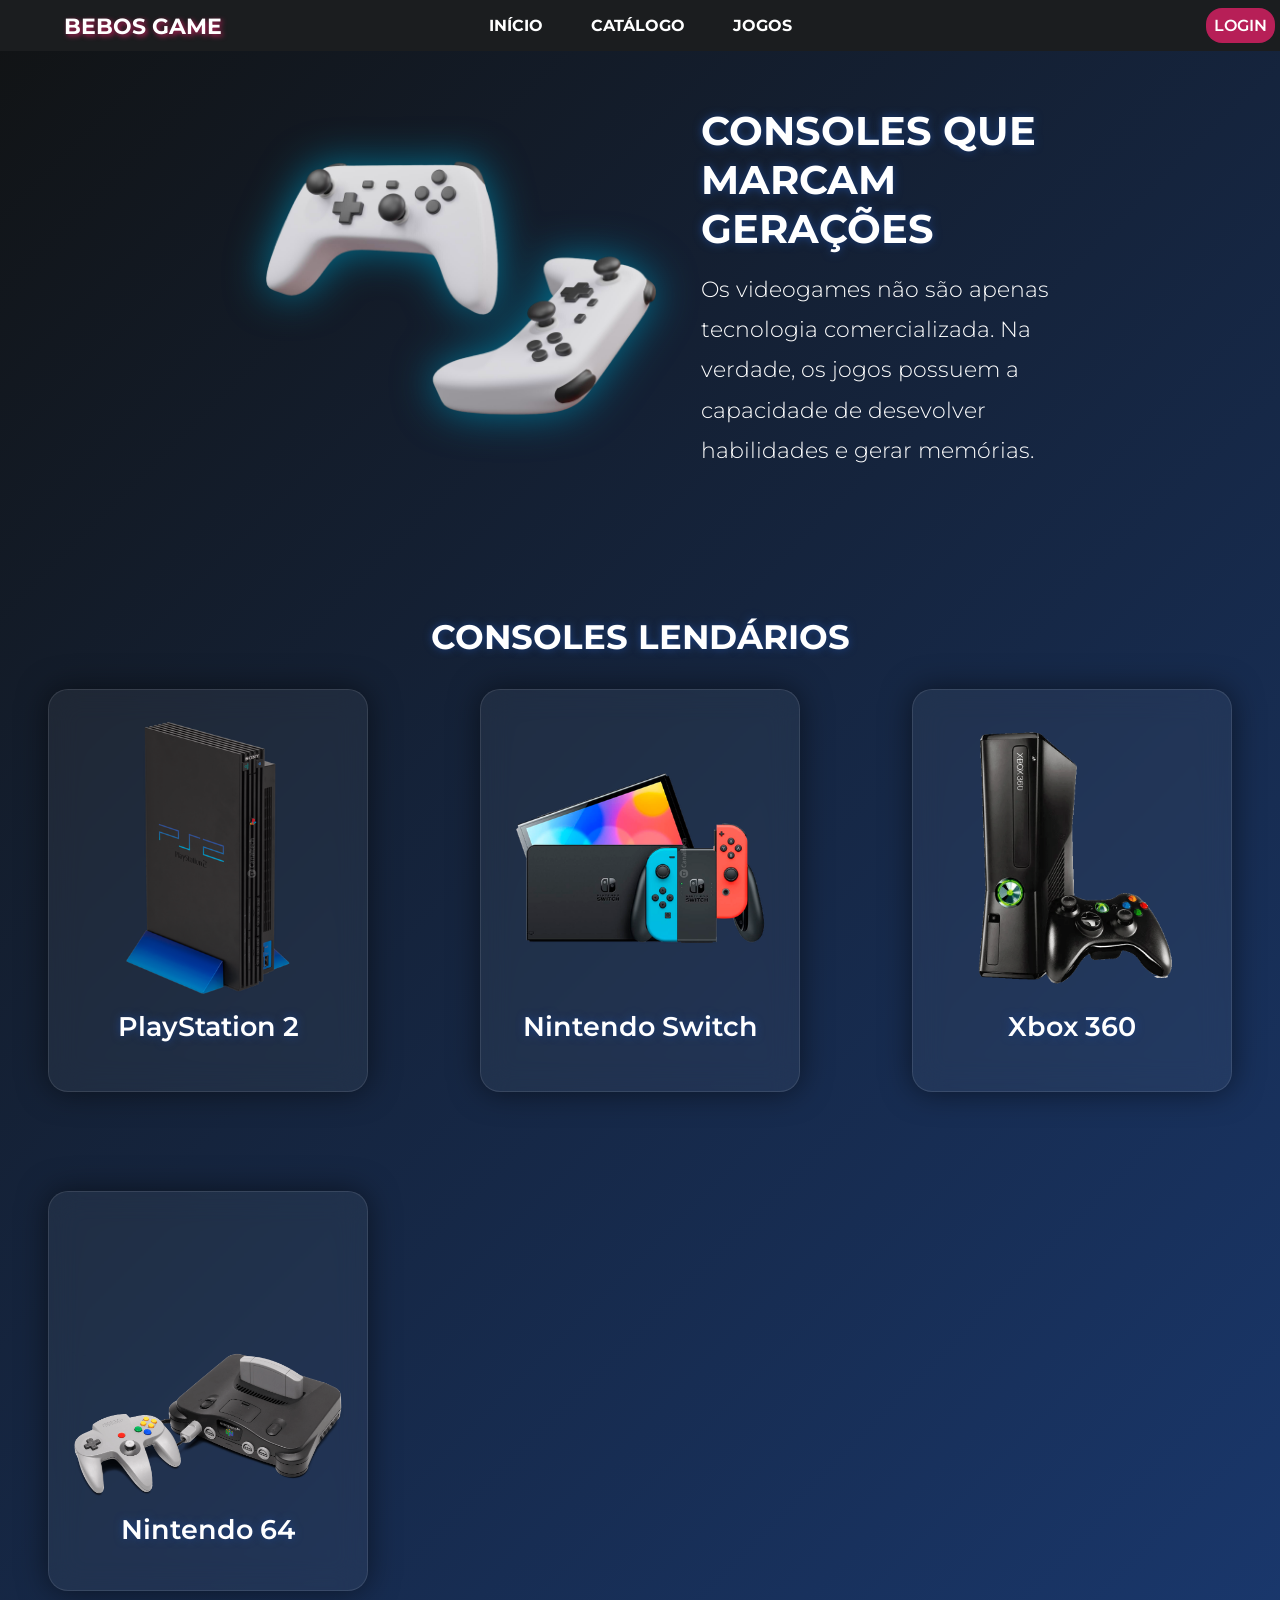
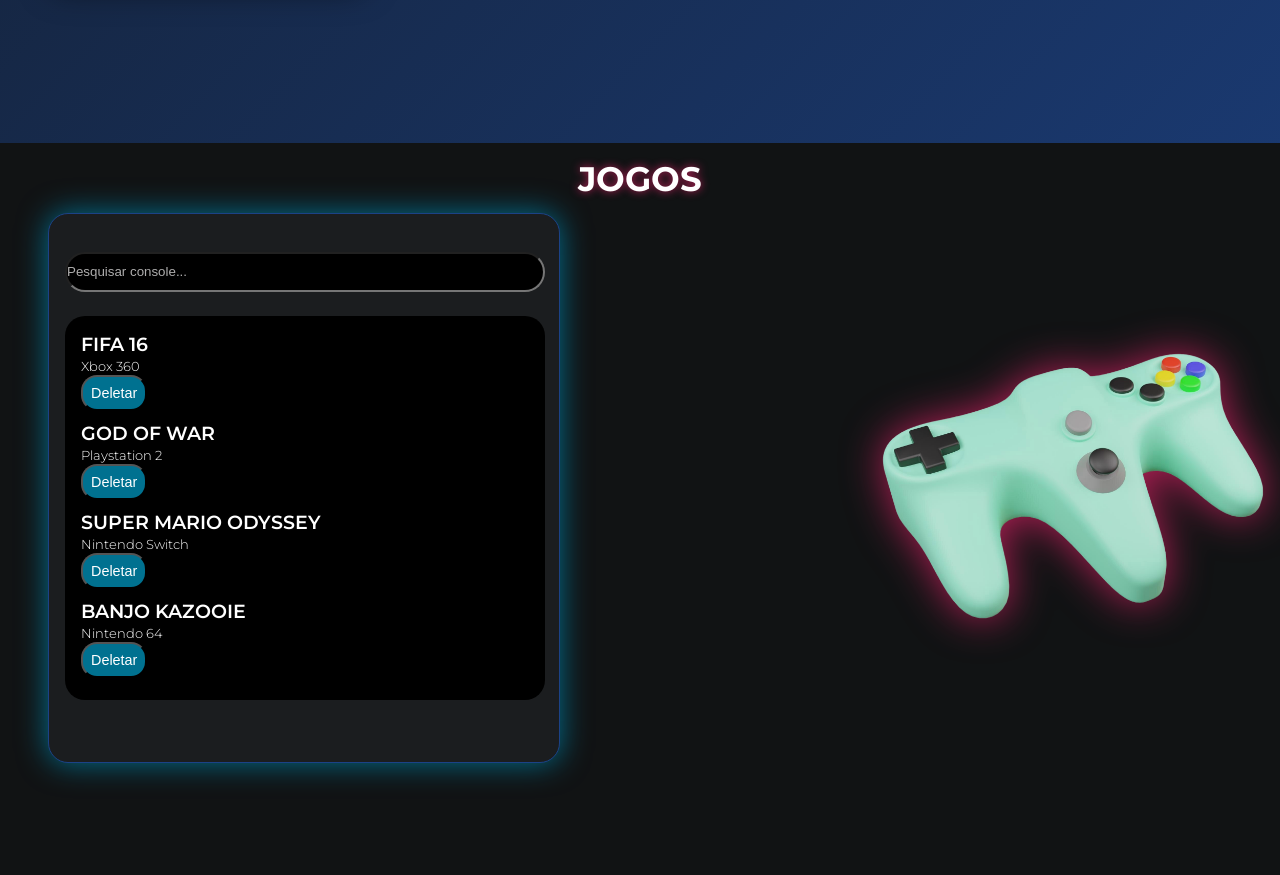
==== commit dcb2a17c: "site games" ====
--- a/index.html
+++ b/index.html
@@ -73,26 +73,29 @@
      <h2 class="joguinhos" id="forum-coment">jogos</h2>
         <section class="forum">
             <div class="banner-jogos">
-                <div class="container">    
-                    
-                    <div class="search-box">
-                        <input type="text" id="inputPesquisa" placeholder="Pesquisar console..." onkeyup="pesquisar()">
+                <div class="container-jogo">                    
+                    <div class="conteudo-esquerda">
+                        <div class="search-box">
+                            <input type="text" id="inputPesquisa" placeholder="ㅤPesquisar console..." onkeyup="GETpesquisar()">
+                        </div>  
+        
+                        <div id="listaJogos">
+                            <!-- Lista do JS -->
+                        </div>
+                        <div id="status-log"></div>
                     </div>
 
-                    <div id="listaJogos">
+                    <div class="imagem">
+                        <img src="assets/images/joystick-de-controlador-de-jogo-gamepad-icone-isolado-3d-render-ilustracao.png" alt="Controle">
                     </div>
-                    <!-- <div class="imagem">
-                        <img src="/assets/images/joystick-de-controlador-de-jogo-gamepad-icone-isolado-3d-render-ilustracao.png" alt="">
-                    </div> -->
                 </div>
             </div>
-        </section>
+    </section>
 
-    <footer>        
+    <footer>
     </footer>
     
-    <script src="js.delete.js"></script>
-    <script src="../js/index.js"></script>
+    <script src="../js/get_delete.js"></script>
 </body>
 
 </html> 
--- a/css/index.css
+++ b/css/index.css
@@ -229,8 +229,99 @@
     background-color: #111314;
 }
 
-
-
-
-
-
+.btn-delete {
+    width: auto;
+    height: auto;
+    padding: 0.5rem;
+    background-color: #007190;
+    border-radius: 1rem;
+    color: #ffffff;
+    font-weight: 500;
+    transition: 0.5s;
+    font-size: 0.9rem;
+    margin-bottom: .4rem;
+}
+
+.btn-delete:hover{
+    background-color: #b71f57;
+    transform: scale(1.05);
+}
+
+.container-jogo {
+    display: flex;
+    align-items: center;       
+    justify-content: space-between; 
+    gap: 17rem;                 
+    padding: 1rem;
+    max-width: 1200px;         
+    margin: -2rem auto; 
+    background-color: #1b1d1f;  
+    border-radius: 20px;
+    width: 32rem;
+    height: auto;
+    margin-bottom: 1rem;
+    border: 1px solid #1c4286;
+    box-shadow: 0 0 30px #007190;
+    color: white;
+    transition: 0.4s ease;
+    margin-bottom: 5rem;
+   
+}
+
+.conteudo-esquerda {
+    flex: 1;                   
+    display: flex;
+    flex-direction: column;
+    gap: 1.5rem;
+}
+
+.imagem img {
+    min-height: auto;
+    width: 32rem;      
+    height: auto;
+    filter: drop-shadow(0 0 20px #b71f57);
+    transition: 0.5s;
+}
+
+.imagem img:hover{
+    transform: scale(1.05);
+    filter: drop-shadow(0 0 30px #007190);
+}
+
+
+#listaJogos {
+    font-size: 1rem;
+    display: flex;
+    flex-direction: column;
+    justify-content: space-between;
+    background-color: #000000;
+    width: 30rem;
+    height: 24rem;
+    border-radius: 20px;
+    padding: 1rem ;
+}
+
+#titulo {
+    font-size: 1.2rem;
+    font-family: "Montserrat", sans-serif;
+    font-weight: 600;
+    text-transform: uppercase;
+
+}
+
+.search-box {
+    background-color: #1b1d1f;
+    
+}
+
+input[type="text"]{
+    background-color: #000000;
+    border-radius: 20px;
+    width: 30rem;
+    height: 2.5rem;
+    color: #ffffff;
+}
+
+input::placeholder{
+    color: rgb(174, 173, 173);
+}
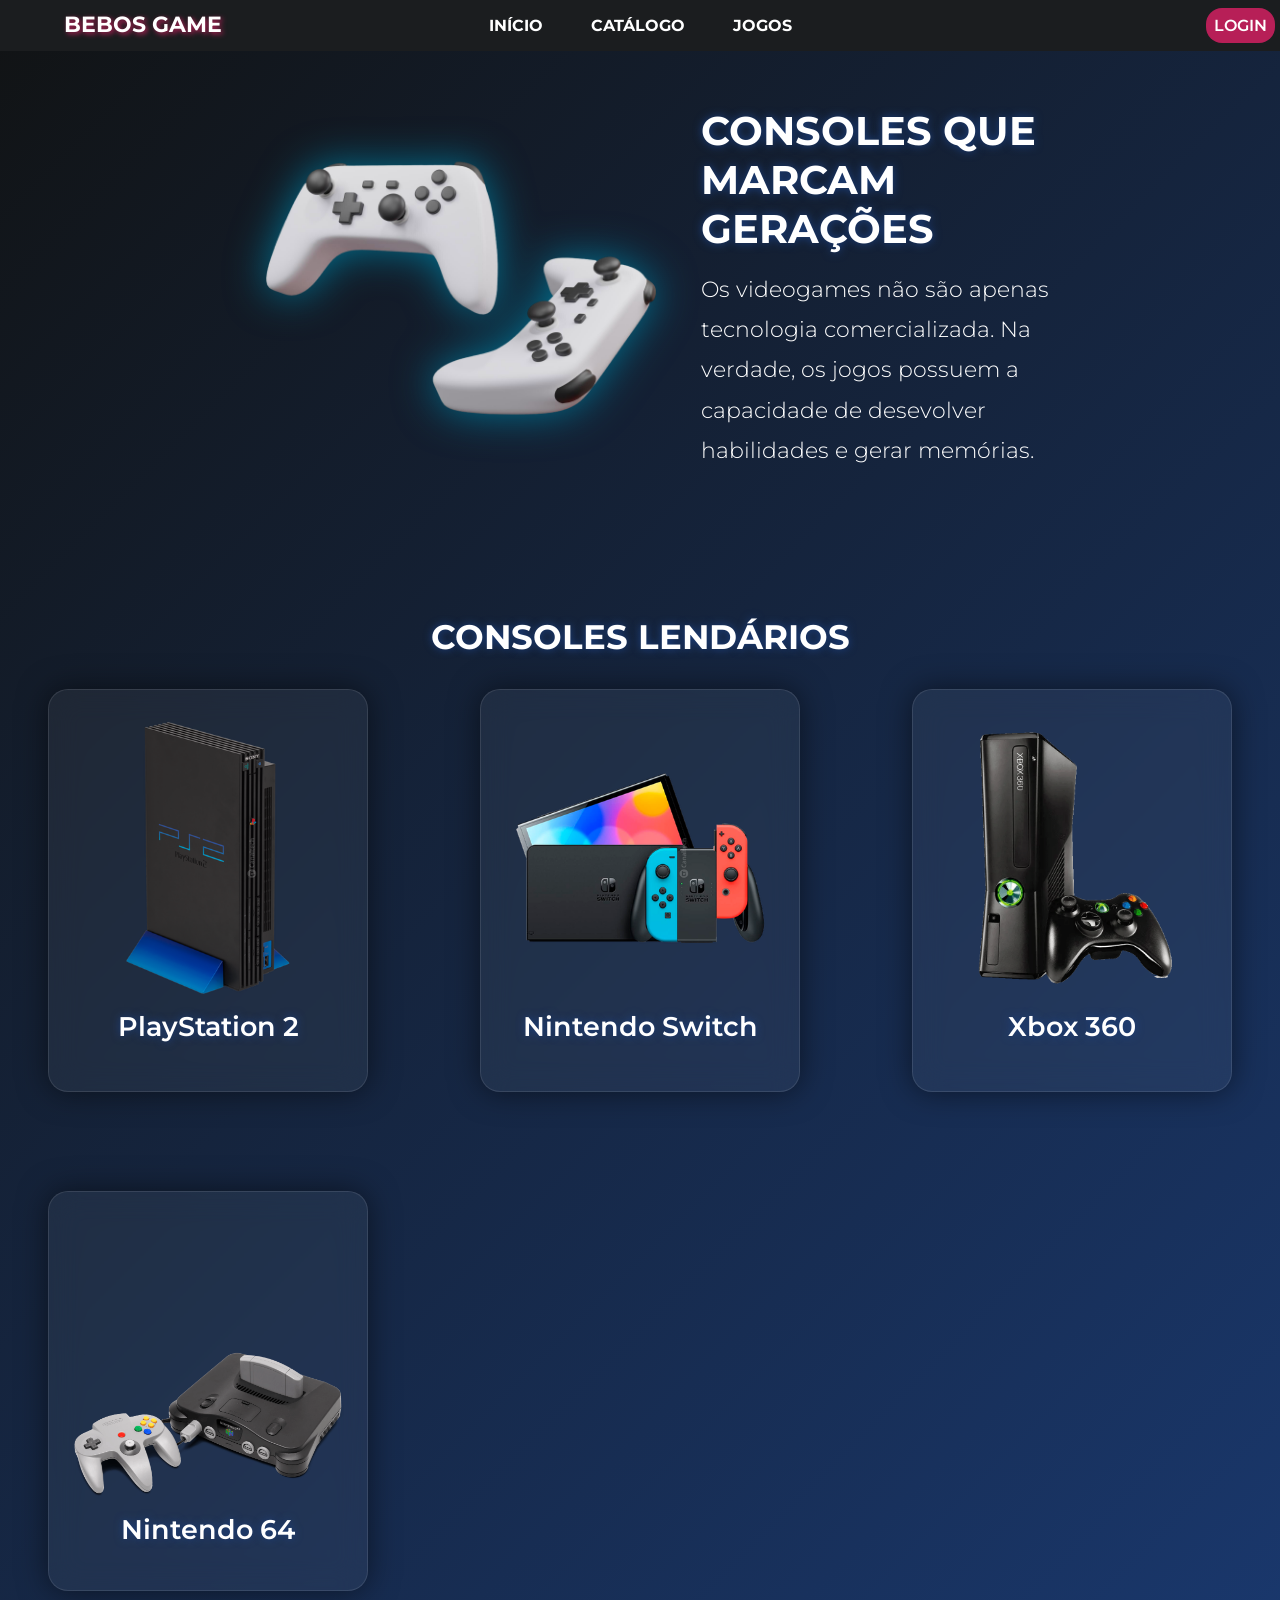
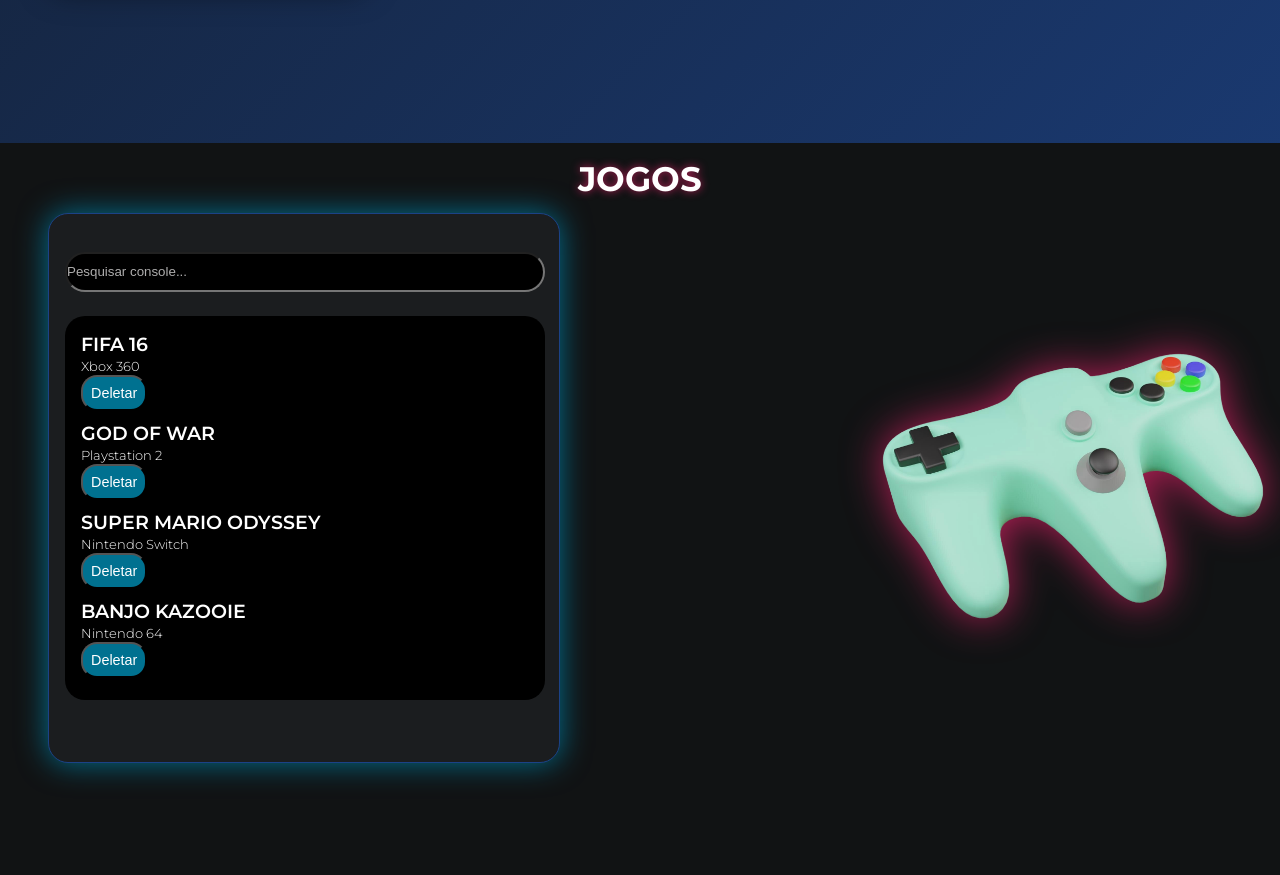
==== commit 6b301063: "Site de Games completo" ====
--- a/index.html
+++ b/index.html
@@ -12,7 +12,9 @@
     <!-- vai ser só as cores que vamos usar. 1- #b71f57 2-#007190 3-#1c4286 4-#111314  -->
     <header>
 <nav class="barra">
+    <a href="#banner">
     <span class="logo">BEBOS GAME</span>
+    </a>
 
     <div class="menu">
         <a href="#banner">Início</a>
--- a/css/index.css
+++ b/css/index.css
@@ -29,7 +29,8 @@
     text-transform: uppercase;
     font-size: 1.4rem;
     font-weight: 700;
-    text-shadow: 2px 2px 5px #b71f57
+    text-shadow: 2px 2px 5px #b71f57;
+    margin-top: -1rem;
 }
 
 span:hover{
@@ -265,6 +266,7 @@
     color: white;
     transition: 0.4s ease;
     margin-bottom: 5rem;
+    z-index: 99;
    
 }
 
